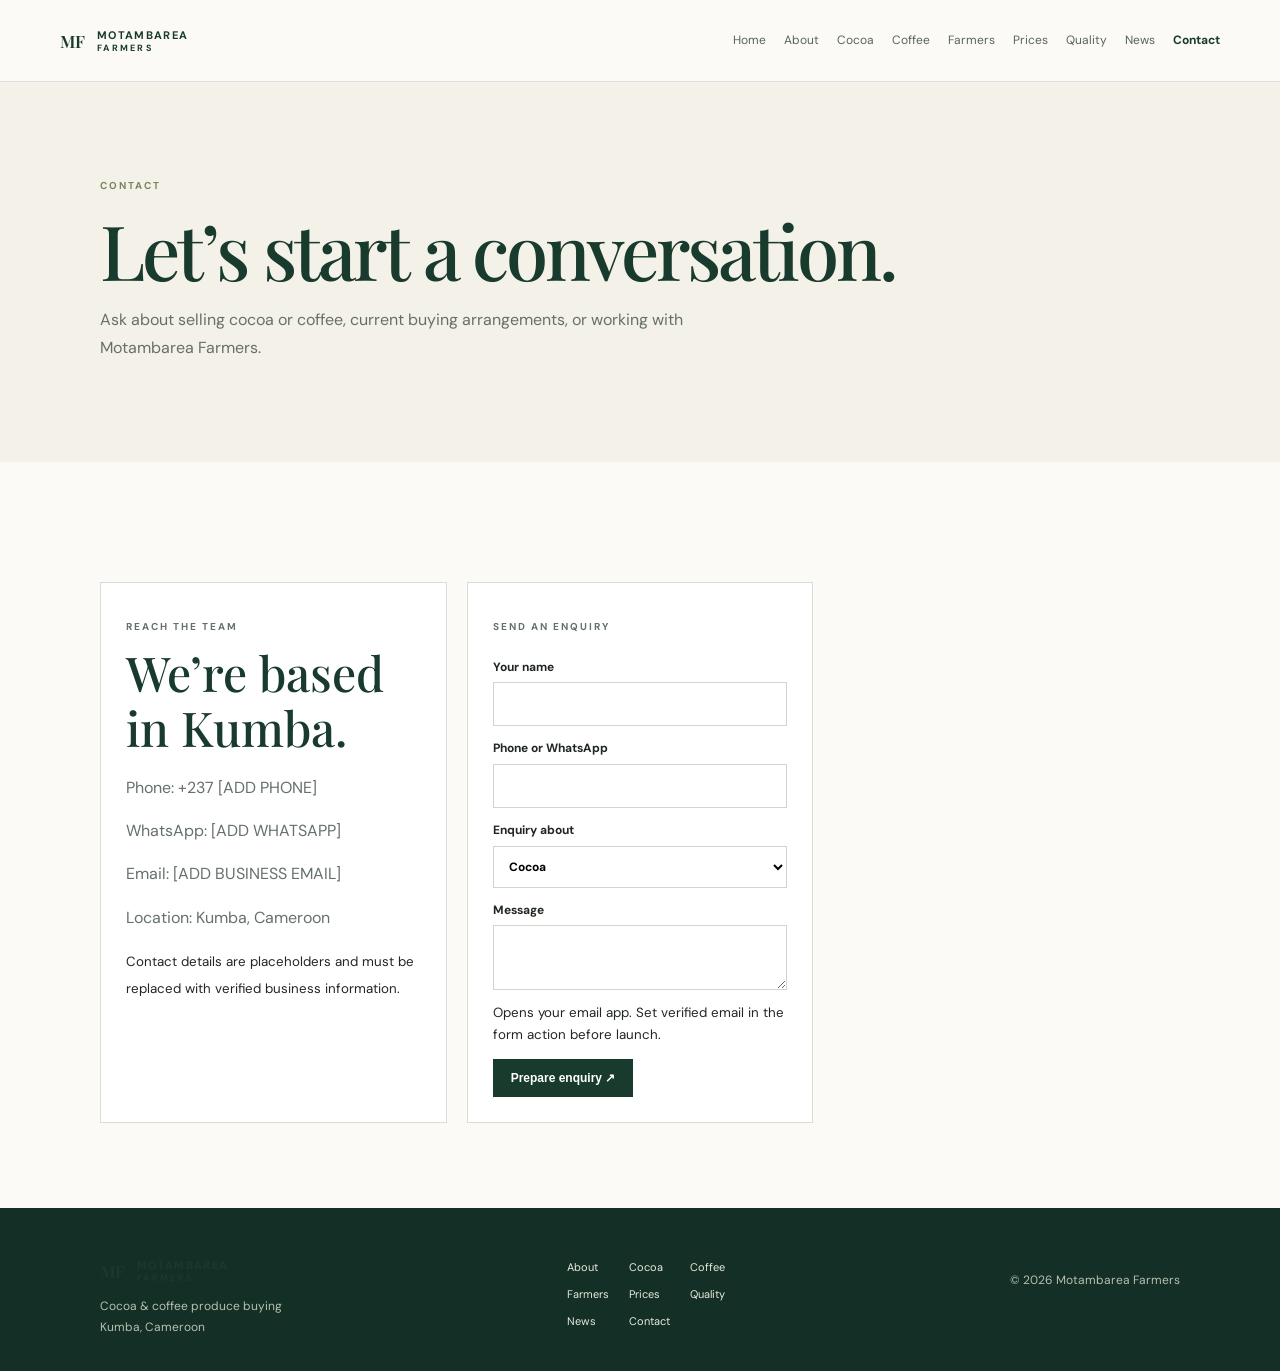
==== contact.html @ a6e3b6cb "feat: add responsive static company website" ====
<!doctype html><html lang="en"><head><meta charset="utf-8"><meta name="viewport" content="width=device-width,initial-scale=1"><title>Contact | Motambarea Farmers</title><meta name="description" content="Ask about selling cocoa or coffee, current buying arrangements, or working with Motambarea Farmers."><meta name="theme-color" content="#193b2e"><link rel="canonical" href="https://motambeareafarmers.com/contact.html"><meta property="og:title" content="Contact | Motambarea Farmers"><meta property="og:description" content="Ask about selling cocoa or coffee, current buying arrangements, or working with Motambarea Farmers."><link rel="stylesheet" href="css/style.css"><script defer src="js/main.js"></script></head><body><a class="skip" href="#main">Skip to content</a><header><a class="brand" href="index.html">MF <b>MOTAMBAREA<small>FARMERS</small></b></a><button class="menu" aria-expanded="false" aria-controls="nav">Menu</button><nav id="nav"><a href="index.html">Home</a><a href="about.html">About</a><a href="cocoa.html">Cocoa</a><a href="coffee.html">Coffee</a><a href="farmers.html">Farmers</a><a href="prices.html">Prices</a><a href="quality.html">Quality</a><a href="news.html">News</a><a href="contact.html" aria-current="page">Contact</a></nav></header><main id="main"><section class="pagehero"><p class="eyebrow">Contact</p><h1>Let’s start a conversation.</h1><p>Ask about selling cocoa or coffee, current buying arrangements, or working with Motambarea Farmers.</p></section><section class="section cards"><div><p class="eyebrow">Reach the team</p><h2>We’re based in Kumba.</h2><p>Phone: +237 [ADD PHONE]</p><p>WhatsApp: [ADD WHATSAPP]</p><p>Email: [ADD BUSINESS EMAIL]</p><p>Location: Kumba, Cameroon</p><small>Contact details are placeholders and must be replaced with verified business information.</small></div><form action="mailto:" method="get" enctype="text/plain"><p class="eyebrow">SEND AN ENQUIRY</p><label>Your name<input required name="Name"></label><label>Phone or WhatsApp<input name="Phone"></label><label>Enquiry about<select name="Interest"><option>Cocoa</option><option>Coffee</option><option>Supplier partnership</option><option>Other</option></select></label><label>Message<textarea name="Message" required></textarea></label><small>Opens your email app. Set verified email in the form action before launch.</small><button class="button">Prepare enquiry ↗</button></form></section></main><footer><div><a class="brand" href="index.html">MF <b>MOTAMBAREA<small>FARMERS</small></b></a><p>Cocoa & coffee produce buying<br>Kumba, Cameroon</p></div><div class="footlinks"><a href="about.html">About</a><a href="cocoa.html">Cocoa</a><a href="coffee.html">Coffee</a><a href="farmers.html">Farmers</a><a href="prices.html">Prices</a><a href="quality.html">Quality</a><a href="news.html">News</a><a href="contact.html">Contact</a></div><p>© <span data-year></span> Motambarea Farmers</p></footer></body></html>
---- css/style.css ----
@import url('https://fonts.googleapis.com/css2?family=DM+Sans:wght@400;500;600;700&family=Playfair+Display:ital,wght@0,500;0,600;1,500&display=swap');:root{--g:#193b2e;--lime:#c6d286;--cream:#f4f1e8;--ink:#202720;--muted:#657168;--serif:'Playfair Display',Georgia,serif;--sans:'DM Sans',Arial,sans-serif}*{box-sizing:border-box}body{margin:0;color:var(--ink);background:#fbfaf6;font:16px/1.7 var(--sans)}a{color:inherit;text-decoration:none}header{height:82px;position:sticky;top:0;background:#fbfaf6f2;border-bottom:1px solid #ddd;display:flex;align-items:center;justify-content:space-between;padding:0 max(24px,calc((100vw - 1160px)/2));z-index:2}.brand{display:flex;gap:12px;align-items:center;color:var(--g);font:600 17px var(--serif)}.brand b{font:700 11px var(--sans);letter-spacing:.12em}.brand small{display:block;font-size:9px;letter-spacing:.25em}nav{display:flex;gap:18px}nav a{font-size:12px;color:#59645b}nav a[aria-current=page]{color:var(--g);font-weight:700}.menu{display:none}.button{display:inline-block;background:var(--g);color:#fff;padding:12px 18px;font-weight:700;font-size:12px}.skip{position:absolute;left:-999px}.skip:focus{left:10px;top:10px;background:#fff}.hero{display:grid;grid-template-columns:1.05fr .95fr;min-height:540px;background:var(--cream)}.hero>div:first-child{padding:90px max(30px,calc((100vw - 1160px)/2));padding-right:42px}.eyebrow{font-size:10px;letter-spacing:.2em;color:#788560;font-weight:700;text-transform:uppercase}.hero h1,.pagehero h1{font:500 clamp(48px,6vw,76px)/1.07 var(--serif);color:var(--g);letter-spacing:-.04em;margin:15px 0}.hero h1:first-letter{color:#819451}.hero p:not(.eyebrow){color:var(--muted);max-width:540px}.hero .button{margin:20px 12px 10px 0}.note{font-size:11px}.hero-art{background:radial-gradient(ellipse at 70% 28%,#e0cb91 0 11%,transparent 12%),radial-gradient(ellipse at 52% 53%,#7d925d 0 18%,transparent 19%),linear-gradient(140deg,#b9c27f,#274634);display:flex;align-items:end;padding:45px;color:white;font-size:10px;letter-spacing:.2em;position:relative;overflow:hidden}.hero-art:after{content:'';position:absolute;width:290px;height:400px;border-radius:100% 0 100% 0;background:#254731b8;transform:rotate(35deg);left:30%;top:22%}.hero-art span{z-index:1}.strip{text-align:center;background:var(--g);color:#dce3c9;padding:18px;font-size:10px;letter-spacing:.16em}.section{padding:85px max(28px,calc((100vw - 1080px)/2))}.section h2{font:500 clamp(32px,4vw,48px)/1.16 var(--serif);color:var(--g);margin:10px 0 18px}.section p{max-width:720px;color:var(--muted)}.cards{display:grid;grid-template-columns:repeat(3,1fr);gap:20px;margin-top:35px}.cards>*{padding:25px;border:1px solid #daddd2;background:#fff}.cards h3{font:500 23px var(--serif);color:var(--g);margin:0 0 10px}.green{background:var(--g);color:white}.green h2,.green h3{color:white}.green .eyebrow{color:var(--lime)}.green .cards>*{background:transparent;border-color:#ffffff55}.green .cards p{color:#cbd4c8}.pagehero{padding:85px max(28px,calc((100vw - 1080px)/2));background:var(--cream)}.pagehero h1{max-width:820px}.pagehero>p:last-child{max-width:620px;color:var(--muted)}.pagehero h1 em{color:#819451}footer{background:#142f25;color:#e7ecdf;padding:50px max(28px,calc((100vw - 1080px)/2)) 22px;display:flex;justify-content:space-between;gap:35px;align-items:start}footer p{font-size:12px;color:#b5c0b1}.footlinks{display:grid;grid-template-columns:repeat(3,auto);gap:8px 20px}.footlinks a{font-size:11px}.warning{background:#fff4dc;border-left:3px solid #c89845;padding:14px;color:#70562f!important}table{width:100%;border-collapse:collapse;margin:20px 0}th,td{text-align:left;padding:14px;border-bottom:1px solid #ddd;font-size:13px}th{font-size:10px;text-transform:uppercase;letter-spacing:.12em;color:#687663}form{display:grid;gap:12px;padding:25px;background:#f0f0e8}label{display:grid;gap:5px;font-size:12px;font-weight:700}input,select,textarea{padding:11px;border:1px solid #d2d6ca;background:white;font:inherit}form .button{border:0;justify-self:start;cursor:pointer}@media(max-width:900px){header{height:70px}nav{display:none;position:absolute;top:69px;left:0;right:0;padding:18px;background:#fbfaf6;grid-template-columns:repeat(3,1fr);border-bottom:1px solid #ddd}nav.open{display:grid}.menu{display:block;background:none;border:1px solid var(--g);color:var(--g);padding:8px}.hero{grid-template-columns:1fr}.hero>div:first-child{padding:65px 28px}.hero-art{min-height:340px}.cards{grid-template-columns:1fr 1fr}.section,.pagehero{padding:65px 28px}}@media(max-width:560px){.hero h1,.pagehero h1{font-size:49px}.cards{grid-template-columns:1fr}.section,.pagehero{padding:55px 22px}footer{flex-direction:column}.footlinks{grid-template-columns:repeat(2,auto)}}@media(prefers-reduced-motion:reduce){*{scroll-behavior:auto!important;transition:none!important}}
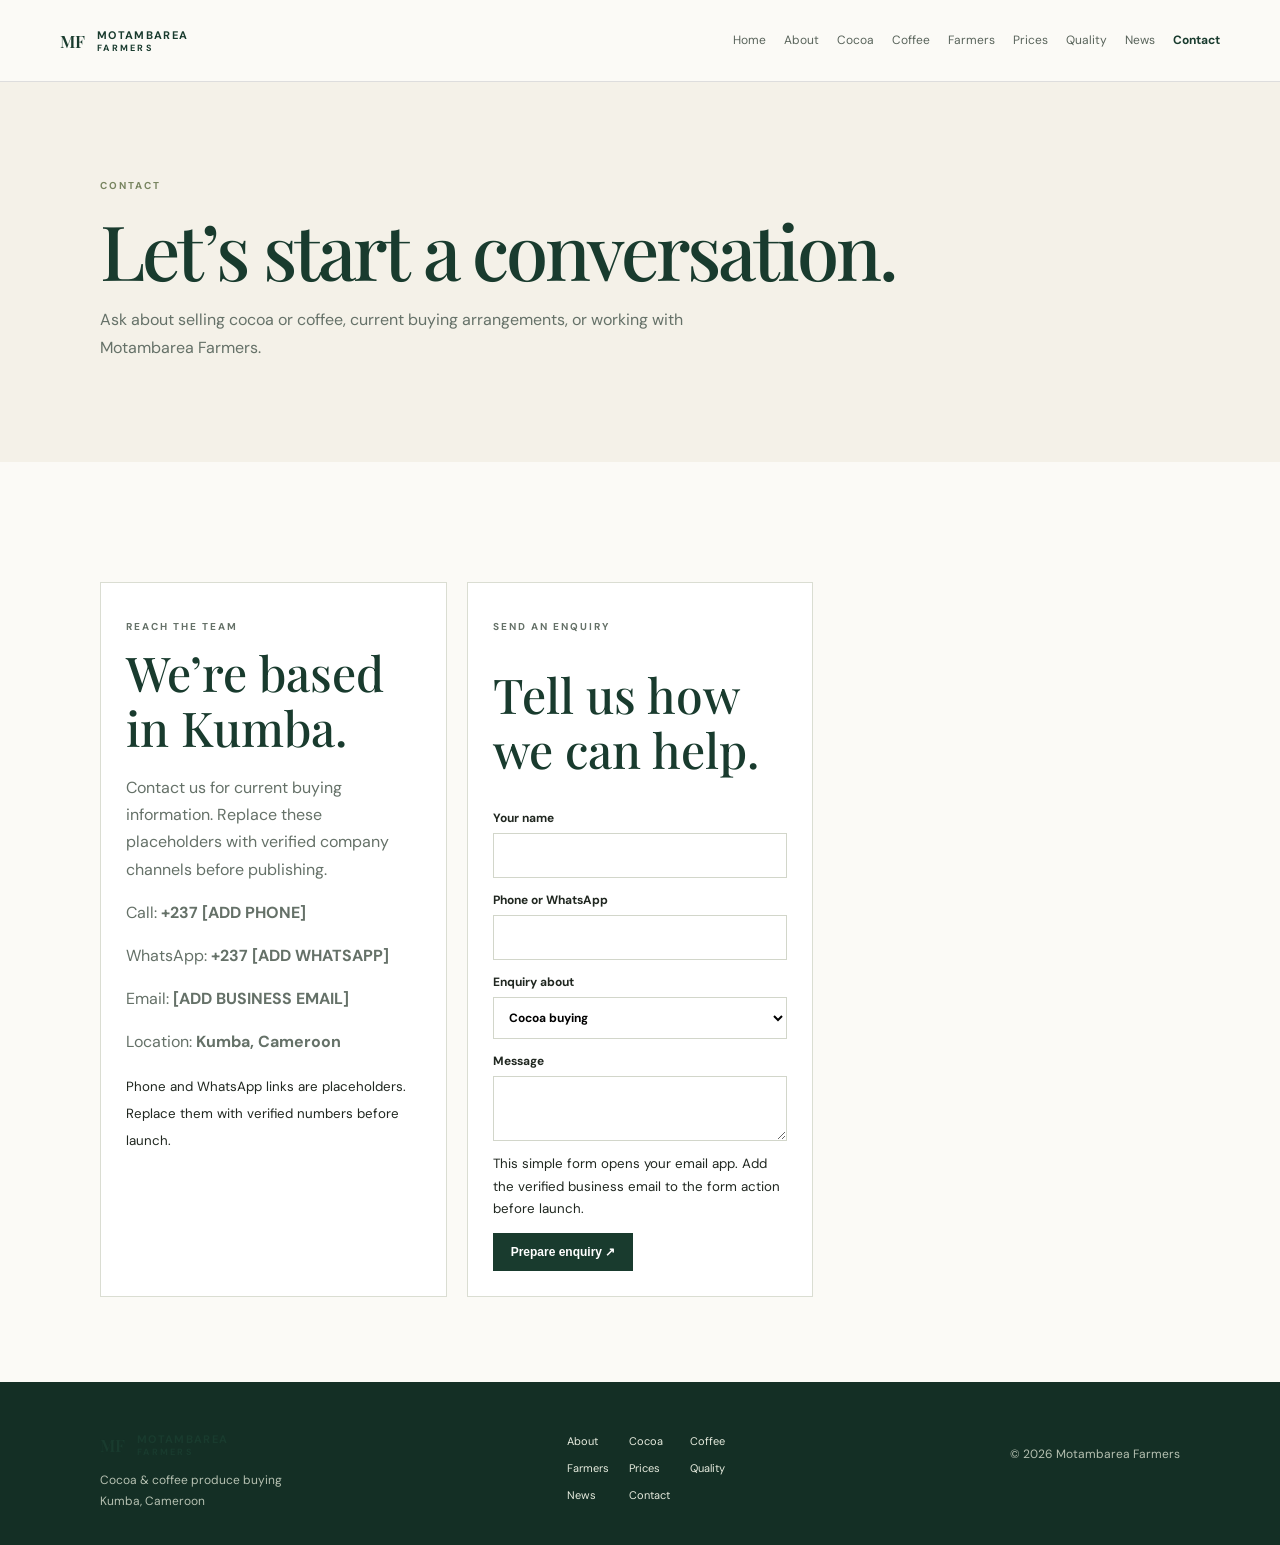
==== commit 22c3c5ea: "fix: complete homepage and contact calls to action" ====
--- a/contact.html
+++ b/contact.html
@@ -1 +1 @@
-<!doctype html><html lang="en"><head><meta charset="utf-8"><meta name="viewport" content="width=device-width,initial-scale=1"><title>Contact | Motambarea Farmers</title><meta name="description" content="Ask about selling cocoa or coffee, current buying arrangements, or working with Motambarea Farmers."><meta name="theme-color" content="#193b2e"><link rel="canonical" href="https://motambeareafarmers.com/contact.html"><meta property="og:title" content="Contact | Motambarea Farmers"><meta property="og:description" content="Ask about selling cocoa or coffee, current buying arrangements, or working with Motambarea Farmers."><link rel="stylesheet" href="css/style.css"><script defer src="js/main.js"></script></head><body><a class="skip" href="#main">Skip to content</a><header><a class="brand" href="index.html">MF <b>MOTAMBAREA<small>FARMERS</small></b></a><button class="menu" aria-expanded="false" aria-controls="nav">Menu</button><nav id="nav"><a href="index.html">Home</a><a href="about.html">About</a><a href="cocoa.html">Cocoa</a><a href="coffee.html">Coffee</a><a href="farmers.html">Farmers</a><a href="prices.html">Prices</a><a href="quality.html">Quality</a><a href="news.html">News</a><a href="contact.html" aria-current="page">Contact</a></nav></header><main id="main"><section class="pagehero"><p class="eyebrow">Contact</p><h1>Let’s start a conversation.</h1><p>Ask about selling cocoa or coffee, current buying arrangements, or working with Motambarea Farmers.</p></section><section class="section cards"><div><p class="eyebrow">Reach the team</p><h2>We’re based in Kumba.</h2><p>Phone: +237 [ADD PHONE]</p><p>WhatsApp: [ADD WHATSAPP]</p><p>Email: [ADD BUSINESS EMAIL]</p><p>Location: Kumba, Cameroon</p><small>Contact details are placeholders and must be replaced with verified business information.</small></div><form action="mailto:" method="get" enctype="text/plain"><p class="eyebrow">SEND AN ENQUIRY</p><label>Your name<input required name="Name"></label><label>Phone or WhatsApp<input name="Phone"></label><label>Enquiry about<select name="Interest"><option>Cocoa</option><option>Coffee</option><option>Supplier partnership</option><option>Other</option></select></label><label>Message<textarea name="Message" required></textarea></label><small>Opens your email app. Set verified email in the form action before launch.</small><button class="button">Prepare enquiry ↗</button></form></section></main><footer><div><a class="brand" href="index.html">MF <b>MOTAMBAREA<small>FARMERS</small></b></a><p>Cocoa & coffee produce buying<br>Kumba, Cameroon</p></div><div class="footlinks"><a href="about.html">About</a><a href="cocoa.html">Cocoa</a><a href="coffee.html">Coffee</a><a href="farmers.html">Farmers</a><a href="prices.html">Prices</a><a href="quality.html">Quality</a><a href="news.html">News</a><a href="contact.html">Contact</a></div><p>© <span data-year></span> Motambarea Farmers</p></footer></body></html>+<!doctype html><html lang="en"><head><meta charset="utf-8"><meta name="viewport" content="width=device-width,initial-scale=1"><title>Contact | Motambarea Farmers</title><meta name="description" content="Ask Motambarea Farmers about selling cocoa or coffee, current buying arrangements, or working together in Kumba, Cameroon."><meta name="theme-color" content="#193b2e"><link rel="canonical" href="https://motambeareafarmers.com/contact.html"><meta property="og:title" content="Contact | Motambarea Farmers"><meta property="og:description" content="Contact our team in Kumba, Cameroon."><link rel="stylesheet" href="css/style.css"><script defer src="js/main.js"></script></head><body><a class="skip" href="#main">Skip to content</a><header><a class="brand" href="index.html">MF <b>MOTAMBAREA<small>FARMERS</small></b></a><button class="menu" aria-expanded="false" aria-controls="nav">Menu</button><nav id="nav" aria-label="Main navigation"><a href="index.html">Home</a><a href="about.html">About</a><a href="cocoa.html">Cocoa</a><a href="coffee.html">Coffee</a><a href="farmers.html">Farmers</a><a href="prices.html">Prices</a><a href="quality.html">Quality</a><a href="news.html">News</a><a href="contact.html" aria-current="page">Contact</a></nav></header><main id="main"><section class="pagehero"><p class="eyebrow">CONTACT</p><h1>Let’s start a conversation.</h1><p>Ask about selling cocoa or coffee, current buying arrangements, or working with Motambarea Farmers.</p></section><section class="section cards"><div><p class="eyebrow">REACH THE TEAM</p><h2>We’re based in Kumba.</h2><p>Contact us for current buying information. Replace these placeholders with verified company channels before publishing.</p><p><a href="tel:+237000000000">Call: <strong>+237 [ADD PHONE]</strong></a></p><p><a href="https://wa.me/237000000000">WhatsApp: <strong>+237 [ADD WHATSAPP]</strong></a></p><p>Email: <strong>[ADD BUSINESS EMAIL]</strong></p><p>Location: <strong>Kumba, Cameroon</strong></p><small>Phone and WhatsApp links are placeholders. Replace them with verified numbers before launch.</small></div><form action="mailto:" method="get" enctype="text/plain"><p class="eyebrow">SEND AN ENQUIRY</p><h2>Tell us how we can help.</h2><label>Your name<input required name="Name"></label><label>Phone or WhatsApp<input name="Phone" type="tel"></label><label>Enquiry about<select name="Interest"><option>Cocoa buying</option><option>Coffee buying</option><option>Supplier partnership</option><option>Other</option></select></label><label>Message<textarea name="Message" required></textarea></label><small>This simple form opens your email app. Add the verified business email to the form action before launch.</small><button class="button">Prepare enquiry ↗</button></form></section></main><footer><div><a class="brand" href="index.html">MF <b>MOTAMBAREA<small>FARMERS</small></b></a><p>Cocoa & coffee produce buying<br>Kumba, Cameroon</p></div><div class="footlinks"><a href="about.html">About</a><a href="cocoa.html">Cocoa</a><a href="coffee.html">Coffee</a><a href="farmers.html">Farmers</a><a href="prices.html">Prices</a><a href="quality.html">Quality</a><a href="news.html">News</a><a href="contact.html">Contact</a></div><p>© <span data-year></span> Motambarea Farmers</p></footer></body></html>
